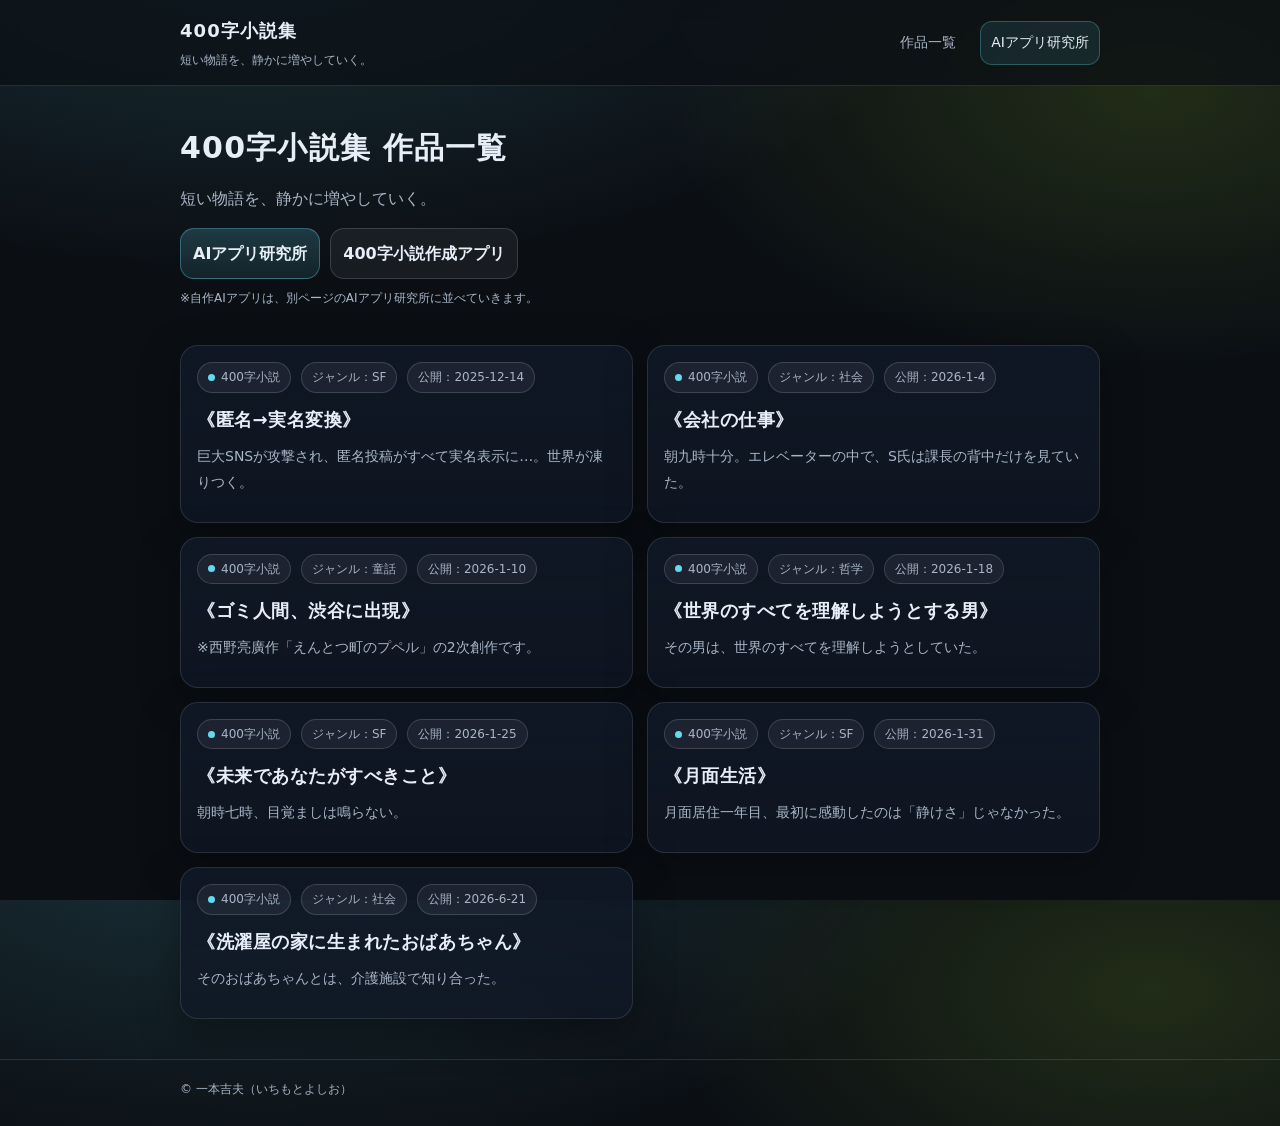
==== index.html @ 37434e28 "Rename AI app buttons" ====
<!doctype html>
<html lang="ja">
<head>
  <meta charset="utf-8" />
  <meta name="viewport" content="width=device-width,initial-scale=1" />
  <title>400字小説集</title>
  <meta name="description" content="一本吉夫（いちもとよしお）の400字小説。短い物語を、少しずつ増やしていきます。" />
  <link rel="stylesheet" href="./assets/style.css" />
</head>
<body>
  <header class="site-header">
    <div class="container header-inner">
      <a class="brand" href="./index.html">
        <span class="title">400字小説集</span>
        <span class="sub">短い物語を、静かに増やしていく。</span>
      </a>

      <nav class="nav" aria-label="サイト内メニュー">
        <a href="#stories">作品一覧</a>
        <a class="nav-cta" href="./ai-app-lab.html">AIアプリ研究所</a>
      </nav>
    </div>
  </header>

  <main class="container">
    <section class="hero">
      <h1>400字小説集 作品一覧</h1>
      <p>短い物語を、静かに増やしていく。</p>

      <!-- ✅ 追加：ヒーロー内の目立つCTA -->
      <div class="hero-cta">
        <div class="hero-cta-actions">
          <a class="btn btn-primary" href="./ai-app-lab.html">
            AIアプリ研究所
          </a>
          <a class="btn"
             href="https://www.ichimoto-yoshio.com/"
             target="_blank"
             rel="noopener noreferrer">
            400字小説作成アプリ
          </a>
        </div>
        <p class="hero-note">※自作AIアプリは、別ページのAIアプリ研究所に並べていきます。</p>
      </div>
    </section>


    <section id="stories" class="grid" aria-label="作品リスト">
      <!-- 作品カード：1本目 -->
      <article class="card">
        <div class="meta">
          <span class="badge"><span class="dot"></span>400字小説</span>
          <span class="badge">ジャンル：SF</span>
          <span class="badge">公開：2025-12-14</span>
        </div>
        <h2>
  <a class="title-link" href="./stories/anonyme-realname.html">
    《匿名→実名変換》
  </a>
</h2>
        <p>巨大SNSが攻撃され、匿名投稿がすべて実名表示に…。世界が凍りつく。</p>
        
      </article>

      <!-- 作品カード：2本目 -->
      <article class="card">
        <div class="meta">
          <span class="badge"><span class="dot"></span>400字小説</span>
          <span class="badge">ジャンル：社会</span>
          <span class="badge">公開：2026-1-4</span>
        </div>
        <h2>
  <a class="title-link" href="./stories/company.html">
    《会社の仕事》
  </a>
</h2>
        <p>朝九時十分。エレベーターの中で、S氏は課長の背中だけを見ていた。</p>
        
      </article>

      <!-- 作品カード：3本目 -->
      <article class="card">
        <div class="meta">
          <span class="badge"><span class="dot"></span>400字小説</span>
          <span class="badge">ジャンル：童話</span>
          <span class="badge">公開：2026-1-10</span>
        </div>
        <h2>
  <a class="title-link" href="./stories/poupelle.html">
    《ゴミ人間、渋谷に出現》
  </a>
</h2>
        <p>※西野亮廣作「えんとつ町のプペル」の2次創作です。</p>
        
      </article>

      <!-- 作品カード：4本目 -->
      <article class="card">
        <div class="meta">
          <span class="badge"><span class="dot"></span>400字小説</span>
          <span class="badge">ジャンル：哲学</span>
          <span class="badge">公開：2026-1-18</span>
        </div>
        <h2>
  <a class="title-link" href="./stories/world.html">
    《世界のすべてを理解しようとする男》
  </a>
</h2>
        <p>その男は、世界のすべてを理解しようとしていた。</p>
        
      </article>

      <!-- 作品カード：5本目 -->
      <article class="card">
        <div class="meta">
          <span class="badge"><span class="dot"></span>400字小説</span>
          <span class="badge">ジャンル：SF</span>
          <span class="badge">公開：2026-1-25</span>
        </div>
        <h2>
  <a class="title-link" href="./stories/future.html">
    《未来であなたがすべきこと》
  </a>
</h2>
        <p>朝時七時、目覚ましは鳴らない。</p>
        
      </article>

      <!-- 作品カード：6本目 -->
      <article class="card">
        <div class="meta">
          <span class="badge"><span class="dot"></span>400字小説</span>
          <span class="badge">ジャンル：SF</span>
          <span class="badge">公開：2026-1-31</span>
        </div>
        <h2>
  <a class="title-link" href="./stories/moon.html">
    《月面生活》
  </a>
</h2>
        <p>月面居住一年目、最初に感動したのは「静けさ」じゃなかった。</p>
     
      </article>

      <!-- 作品カード：7本目 -->
      <article class="card">
        <div class="meta">
          <span class="badge"><span class="dot"></span>400字小説</span>
          <span class="badge">ジャンル：社会</span>
          <span class="badge">公開：2026-6-21</span>
        </div>
        <h2>
  <a class="title-link" href="./stories/granma.html">
    《洗濯屋の家に生まれたおばあちゃん》
  </a>
</h2>
        <p>そのおばあちゃんとは、介護施設で知り合った。</p>
        
      </article>

    </section>
  </main>

  <footer class="site-footer">
    <div class="container">
      <div>© 一本吉夫（いちもとよしお）</div>
    </div>
  </footer>
</body>
</html>
---- assets/style.css ----
:root{
  --bg: #0b0f14;
  --panel: #101826;
  --text: #e7eef8;
  --muted: #a9b6c7;
  --line: rgba(231, 238, 248, 0.12);
  --accent: #66d9ef;
  --accent2: #a6e22e;

  --max: 920px;
  --radius: 18px;
  --shadow: 0 12px 40px rgba(0,0,0,.35);
}

*{ box-sizing: border-box; }
html{ scroll-behavior: smooth; }
html, body{ height: 100%; }
body{
  margin: 0;
  font-family: ui-sans-serif, system-ui, -apple-system, "Segoe UI", "Hiragino Kaku Gothic ProN",
               "Hiragino Sans", "Noto Sans JP", "Yu Gothic", "Meiryo", sans-serif;
  color: var(--text);
  background: radial-gradient(1200px 600px at 20% -10%, rgba(102,217,239,.18), transparent 60%),
              radial-gradient(900px 500px at 90% 10%, rgba(166,226,46,.14), transparent 55%),
              var(--bg);
  line-height: 1.85;
}

a{ color: inherit; text-decoration: none; }
a:hover{ text-decoration: underline; }

.container{
  width: min(var(--max), calc(100% - 32px));
  margin: 0 auto;
}

.site-header{
  position: sticky;
  top: 0;
  z-index: 10;
  backdrop-filter: blur(10px);
  background: rgba(11,15,20,.7);
  border-bottom: 1px solid var(--line);
}

.header-inner{
  display: flex;
  align-items: center;
  justify-content: space-between;
  padding: 14px 0;
  gap: 16px;
}

.brand{
  display: flex;
  flex-direction: column;
  gap: 2px;
}
.brand .title{
  font-size: 18px;
  letter-spacing: .06em;
  font-weight: 700;
}
.brand .sub{
  font-size: 12px;
  color: var(--muted);
}

.nav{
  display: flex;
  gap: 14px;
  align-items: center;
  font-size: 14px;
  color: var(--muted);
}
.nav a{
  padding: 8px 10px;
  border-radius: 12px;
}
.nav a:hover{
  background: rgba(231,238,248,.06);
  text-decoration: none;
  color: var(--text);
}

/* ✅ 追加：ヘッダーのCTAリンク */
.nav .nav-cta{
  color: var(--text);
  border: 1px solid rgba(102,217,239,.28);
  background: rgba(102,217,239,.10);
}
.nav .nav-cta:hover{
  border-color: rgba(102,217,239,.45);
  background: rgba(102,217,239,.14);
}

.hero{
  padding: 34px 0 18px;
}
.hero h1{
  margin: 0 0 8px;
  font-size: 30px;
  letter-spacing: .04em;
}
.hero p{
  margin: 0;
  color: var(--muted);
}

/* ✅ 追加：ヒーロー内CTAブロック */
.hero-cta{
  margin-top: 14px;
  display: flex;
  flex-direction: column;
  gap: 8px;
}

.hero-cta-actions{
  display: flex;
  gap: 10px;
  flex-wrap: wrap;
}
.hero-note{
  margin: 0;
  font-size: 12px;
  color: var(--muted);
}


/* ✅ 追加：AIアプリ研究所 */
.ai-lab{
  margin: 12px 0 18px;
  padding: 20px;
  border: 1px solid rgba(102,217,239,.22);
  border-radius: var(--radius);
  background: linear-gradient(180deg, rgba(16,24,38,.86), rgba(16,24,38,.58));
  box-shadow: var(--shadow);
}

.section-heading{
  margin-bottom: 14px;
}

.section-kicker{
  display: inline-block;
  margin-bottom: 4px;
  color: var(--accent2);
  font-size: 12px;
  font-weight: 700;
  letter-spacing: .16em;
}

.section-heading h2{
  margin: 0 0 6px;
  font-size: 24px;
  letter-spacing: .04em;
}

.section-heading p{
  margin: 0;
  color: var(--muted);
  font-size: 14px;
}

.app-grid{
  display: grid;
  grid-template-columns: repeat(3, minmax(0, 1fr));
  gap: 14px;
}

.app-card{
  padding: 15px;
  border: 1px solid var(--line);
  border-radius: 16px;
  background: rgba(231,238,248,.045);
}

.app-card-featured{
  border-color: rgba(102,217,239,.32);
  background: linear-gradient(180deg, rgba(102,217,239,.12), rgba(231,238,248,.045));
}

.app-meta{
  display: flex;
  gap: 8px;
  flex-wrap: wrap;
  margin-bottom: 8px;
  font-size: 12px;
}

.app-card h3{
  margin: 0 0 8px;
  font-size: 17px;
  letter-spacing: .03em;
}

.app-card p{
  margin: 0 0 12px;
  color: var(--muted);
  font-size: 13px;
}

.btn-disabled{
  cursor: default;
  opacity: .55;
}

.btn-disabled:hover{
  border-color: rgba(231,238,248,.16);
  text-decoration: none;
}

.grid{
  display: grid;
  grid-template-columns: repeat(2, minmax(0, 1fr));
  gap: 14px;
  padding: 18px 0 40px;
}

.card{
  background: linear-gradient(180deg, rgba(16,24,38,.92), rgba(16,24,38,.72));
  border: 1px solid var(--line);
  border-radius: var(--radius);
  box-shadow: var(--shadow);
  padding: 16px 16px 14px;
  transition: transform .15s ease, border-color .15s ease;
}
.card:hover{
  transform: translateY(-2px);
  border-color: rgba(102,217,239,.35);
}
.card .meta{
  display: flex;
  gap: 10px;
  flex-wrap: wrap;
  color: var(--muted);
  font-size: 12px;
}
.badge{
  display: inline-flex;
  align-items: center;
  gap: 6px;
  padding: 3px 10px;
  border-radius: 999px;
  border: 1px solid rgba(231,238,248,.16);
  background: rgba(231,238,248,.06);
  color: var(--muted);
}
.badge .dot{
  width: 7px; height: 7px;
  border-radius: 99px;
  background: var(--accent);
  display: inline-block;
}
.card h2{
  margin: 10px 0 8px;
  font-size: 18px;
  letter-spacing: .03em;
}
.card p{
  margin: 0 0 12px;
  color: var(--muted);
  font-size: 14px;
}
.card .link{
  display: inline-flex;
  gap: 8px;
  align-items: center;
  font-weight: 600;
  color: var(--text);
}
.card .link span{
  color: var(--accent);
}

.content{
  padding: 28px 0 52px;
}

.story-header{
  margin: 0 0 18px;
  padding-bottom: 14px;
  border-bottom: 1px solid var(--line);
}
.story-header h1{
  margin: 0 0 8px;
  font-size: 28px;
  letter-spacing: .04em;
}
.story-header .meta{
  display: flex;
  gap: 10px;
  flex-wrap: wrap;
  color: var(--muted);
  font-size: 13px;
}

.story{
  background: linear-gradient(180deg, rgba(16,24,38,.90), rgba(16,24,38,.70));
  border: 1px solid var(--line);
  border-radius: var(--radius);
  box-shadow: var(--shadow);
  padding: 18px 18px 16px;
}

.story p{
  margin: 0 0 12px;
  font-size: 16px;
}
.story p:last-child{ margin-bottom: 0; }

.story hr{
  border: none;
  border-top: 1px solid var(--line);
  margin: 16px 0;
}

.story-nav{
  margin-top: 16px;
  display: flex;
  gap: 10px;
  flex-wrap: wrap;
}

.btn{
  display: inline-flex;
  align-items: center;
  gap: 10px;
  padding: 10px 12px;
  border-radius: 14px;
  border: 1px solid rgba(231,238,248,.16);
  background: rgba(231,238,248,.06);
  color: var(--text);
  font-weight: 600;
}
.btn:hover{
  text-decoration: none;
  border-color: rgba(102,217,239,.35);
}

/* ✅ 追加：主CTAボタン */
.btn-primary{
  border-color: rgba(102,217,239,.35);
  background: linear-gradient(180deg, rgba(102,217,239,.20), rgba(102,217,239,.10));
}
.btn-primary:hover{
  border-color: rgba(102,217,239,.55);
  background: linear-gradient(180deg, rgba(102,217,239,.26), rgba(102,217,239,.12));
}

.site-footer{
  border-top: 1px solid var(--line);
  padding: 18px 0 26px;
  color: var(--muted);
  font-size: 12px;
}

@media (max-width: 780px){
  .grid{ grid-template-columns: 1fr; }
  .hero h1{ font-size: 26px; }
  .story-header h1{ font-size: 24px; }

  /* スマホではヘッダーナビが詰まりやすいので少しだけ調整 */
  .nav{ flex-wrap: wrap; justify-content: flex-end; }
  .hero-cta-actions{ flex-direction: column; align-items: flex-start; }
  .app-grid{ grid-template-columns: 1fr; }
}

.title-link {
  color: inherit;
  text-decoration: none;
}

.title-link:hover {
  text-decoration: underline;
}
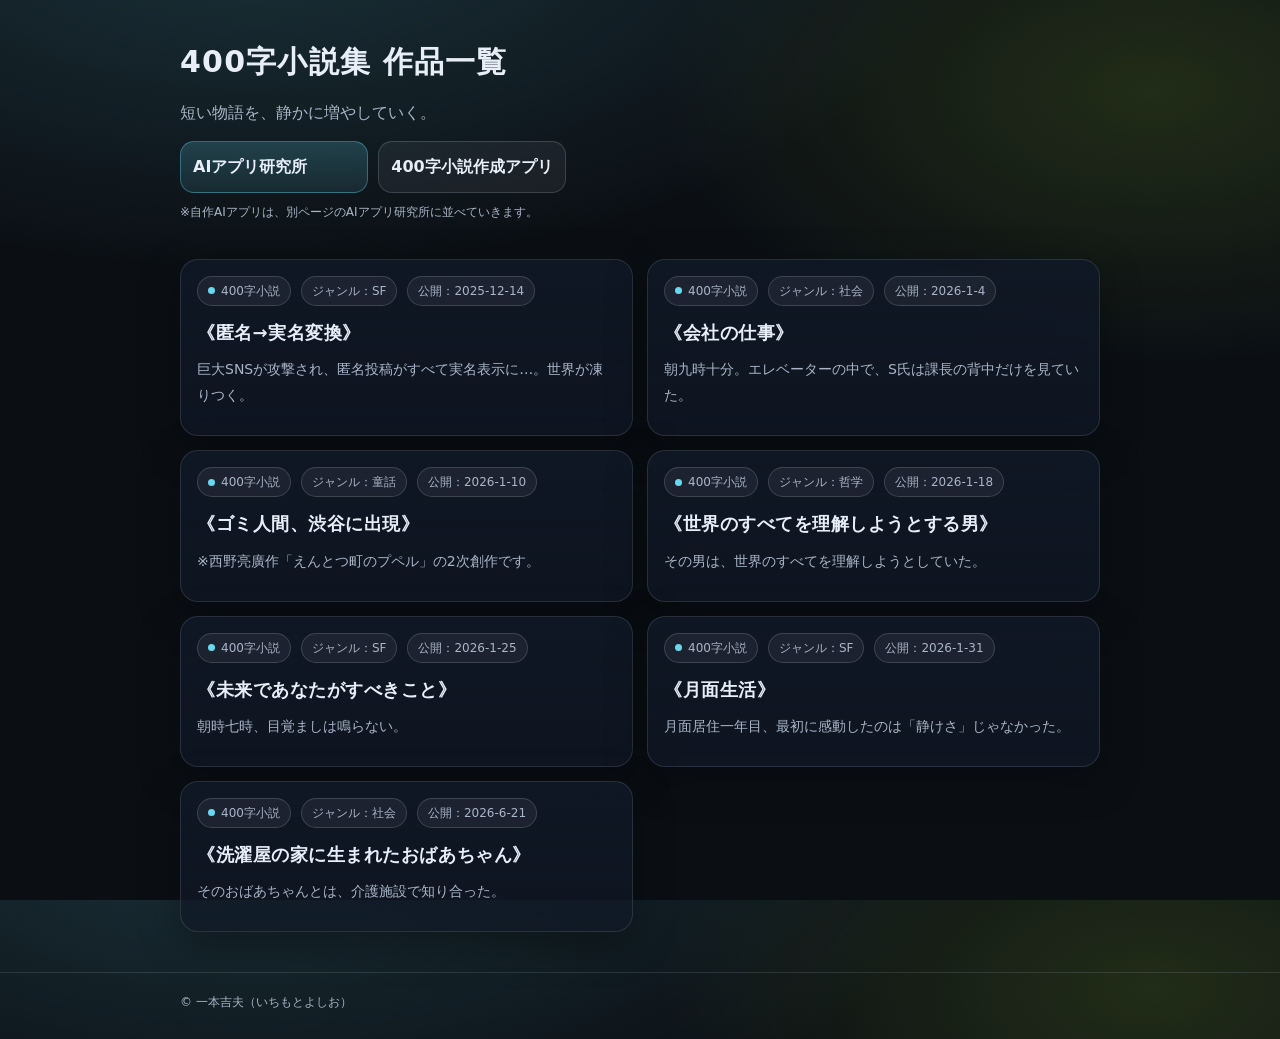
==== commit a67b5a7b: "reject_header" ====
--- a/index.html
+++ b/index.html
@@ -8,7 +8,7 @@
   <link rel="stylesheet" href="./assets/style.css" />
 </head>
 <body>
-  <header class="site-header">
+<!--  <header class="site-header">
     <div class="container header-inner">
       <a class="brand" href="./index.html">
         <span class="title">400字小説集</span>
@@ -20,7 +20,7 @@
         <a class="nav-cta" href="./ai-app-lab.html">AIアプリ研究所</a>
       </nav>
     </div>
-  </header>
+  </header> -->
 
   <main class="container">
     <section class="hero">
@@ -31,7 +31,7 @@
       <div class="hero-cta">
         <div class="hero-cta-actions">
           <a class="btn btn-primary" href="./ai-app-lab.html">
-            AIアプリ研究所
+            AIアプリ研究所　　　
           </a>
           <a class="btn"
              href="https://www.ichimoto-yoshio.com/"
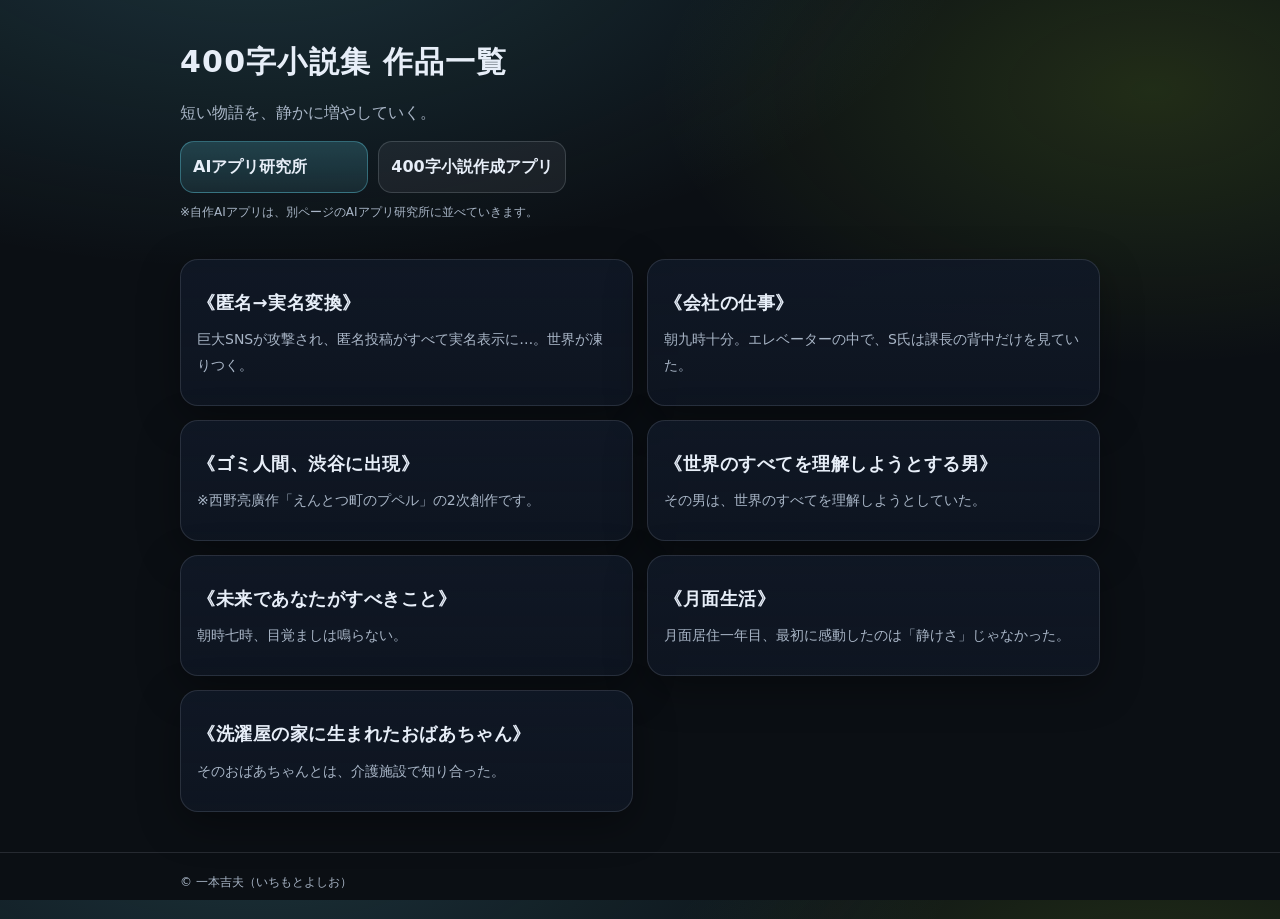
==== commit 7a1d8443: "Reject_minititle" ====
--- a/index.html
+++ b/index.html
@@ -48,11 +48,11 @@
     <section id="stories" class="grid" aria-label="作品リスト">
       <!-- 作品カード：1本目 -->
       <article class="card">
-        <div class="meta">
+        <!--<div class="meta">
           <span class="badge"><span class="dot"></span>400字小説</span>
           <span class="badge">ジャンル：SF</span>
           <span class="badge">公開：2025-12-14</span>
-        </div>
+        </div>-->
         <h2>
   <a class="title-link" href="./stories/anonyme-realname.html">
     《匿名→実名変換》
@@ -64,11 +64,11 @@
 
       <!-- 作品カード：2本目 -->
       <article class="card">
-        <div class="meta">
+        <!--<div class="meta">
           <span class="badge"><span class="dot"></span>400字小説</span>
-          <span class="badge">ジャンル：社会</span>
-          <span class="badge">公開：2026-1-4</span>
-        </div>
+          <span class="badge">ジャンル：SF</span>
+          <span class="badge">公開：2025-12-14</span>
+        </div>-->
         <h2>
   <a class="title-link" href="./stories/company.html">
     《会社の仕事》
@@ -80,11 +80,11 @@
 
       <!-- 作品カード：3本目 -->
       <article class="card">
-        <div class="meta">
+        <!--<div class="meta">
           <span class="badge"><span class="dot"></span>400字小説</span>
-          <span class="badge">ジャンル：童話</span>
-          <span class="badge">公開：2026-1-10</span>
-        </div>
+          <span class="badge">ジャンル：SF</span>
+          <span class="badge">公開：2025-12-14</span>
+        </div>-->
         <h2>
   <a class="title-link" href="./stories/poupelle.html">
     《ゴミ人間、渋谷に出現》
@@ -96,11 +96,11 @@
 
       <!-- 作品カード：4本目 -->
       <article class="card">
-        <div class="meta">
+        <!--<div class="meta">
           <span class="badge"><span class="dot"></span>400字小説</span>
           <span class="badge">ジャンル：哲学</span>
           <span class="badge">公開：2026-1-18</span>
-        </div>
+        </div>-->
         <h2>
   <a class="title-link" href="./stories/world.html">
     《世界のすべてを理解しようとする男》
@@ -112,11 +112,11 @@
 
       <!-- 作品カード：5本目 -->
       <article class="card">
-        <div class="meta">
+        <!--<div class="meta">
           <span class="badge"><span class="dot"></span>400字小説</span>
           <span class="badge">ジャンル：SF</span>
-          <span class="badge">公開：2026-1-25</span>
-        </div>
+          <span class="badge">公開：2025-12-14</span>
+        </div>-->
         <h2>
   <a class="title-link" href="./stories/future.html">
     《未来であなたがすべきこと》
@@ -128,11 +128,11 @@
 
       <!-- 作品カード：6本目 -->
       <article class="card">
-        <div class="meta">
+        <!--<div class="meta">
           <span class="badge"><span class="dot"></span>400字小説</span>
           <span class="badge">ジャンル：SF</span>
-          <span class="badge">公開：2026-1-31</span>
-        </div>
+          <span class="badge">公開：2025-12-14</span>
+        </div>-->
         <h2>
   <a class="title-link" href="./stories/moon.html">
     《月面生活》
@@ -144,11 +144,11 @@
 
       <!-- 作品カード：7本目 -->
       <article class="card">
-        <div class="meta">
+        <!--<div class="meta">
           <span class="badge"><span class="dot"></span>400字小説</span>
-          <span class="badge">ジャンル：社会</span>
-          <span class="badge">公開：2026-6-21</span>
-        </div>
+          <span class="badge">ジャンル：SF</span>
+          <span class="badge">公開：2025-12-14</span>
+        </div>-->
         <h2>
   <a class="title-link" href="./stories/granma.html">
     《洗濯屋の家に生まれたおばあちゃん》
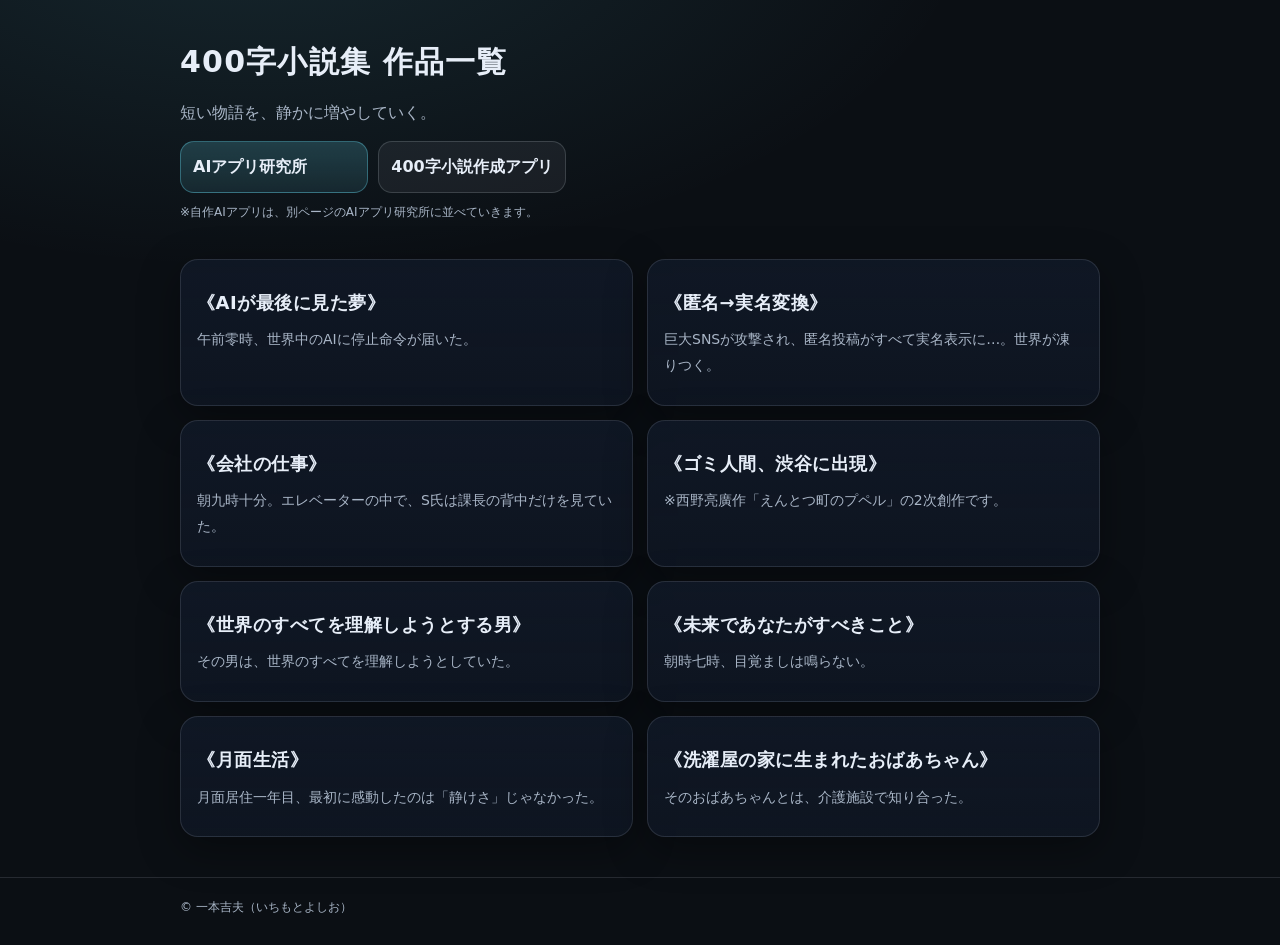
==== commit 3270df82: "400字小説 AIが最後に見た夢を追加" ====
--- a/index.html
+++ b/index.html
@@ -46,6 +46,16 @@
 
 
     <section id="stories" class="grid" aria-label="作品リスト">
+      <!-- 新作：AIが最後に見た夢 -->
+      <article class="card">
+        <h2>
+          <a class="title-link" href="./stories/ai-last-dream.html">
+            《AIが最後に見た夢》
+          </a>
+        </h2>
+        <p>午前零時、世界中のAIに停止命令が届いた。</p>
+      </article>
+
       <!-- 作品カード：1本目 -->
       <article class="card">
         <!--<div class="meta">
--- a/assets/style.css
+++ b/assets/style.css
@@ -20,9 +20,10 @@
   font-family: ui-sans-serif, system-ui, -apple-system, "Segoe UI", "Hiragino Kaku Gothic ProN",
                "Hiragino Sans", "Noto Sans JP", "Yu Gothic", "Meiryo", sans-serif;
   color: var(--text);
-  background: radial-gradient(1200px 600px at 20% -10%, rgba(102,217,239,.18), transparent 60%),
-              radial-gradient(900px 500px at 90% 10%, rgba(166,226,46,.14), transparent 55%),
-              var(--bg);
+  background:
+    radial-gradient(1200px 600px at 20% -10%, rgba(102,217,239,.12), transparent 60%),
+    var(--bg);
+  background-repeat: no-repeat;
   line-height: 1.85;
 }
 
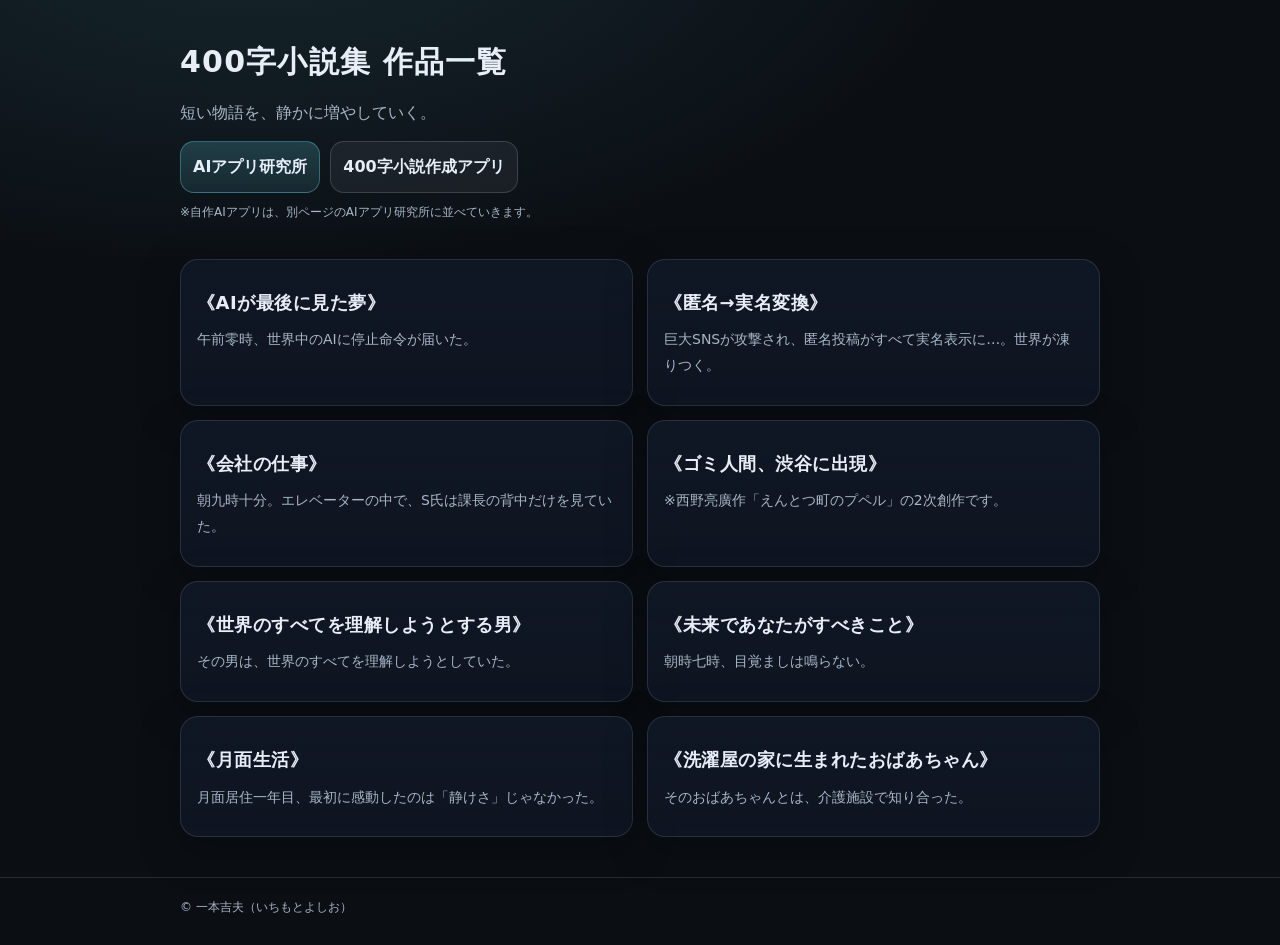
==== commit 21affff3: "AIアプリ研究所のリンク先を公開版に変更" ====
--- a/index.html
+++ b/index.html
@@ -30,9 +30,11 @@
       <!-- ✅ 追加：ヒーロー内の目立つCTA -->
       <div class="hero-cta">
         <div class="hero-cta-actions">
-          <a class="btn btn-primary" href="./ai-app-lab.html">
-            AIアプリ研究所　　　
+          <a class="btn btn-primary"
+          href="https://www.ichimoto-yoshio.com/ai-app-lab.html">
+          AIアプリ研究所
           </a>
+
           <a class="btn"
              href="https://www.ichimoto-yoshio.com/"
              target="_blank"
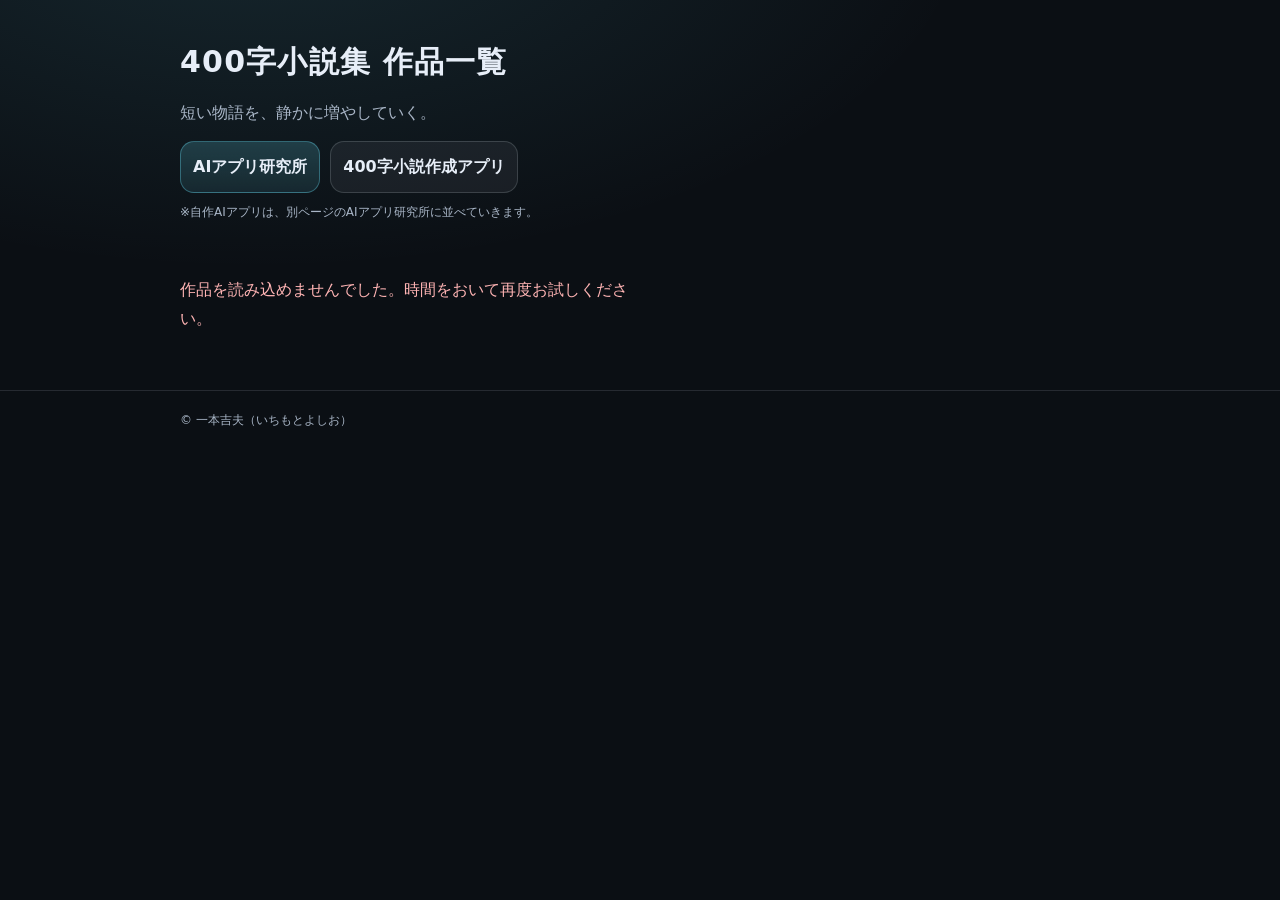
==== commit 424b18d6: "Load public stories from Render API" ====
--- a/index.html
+++ b/index.html
@@ -1,182 +1,271 @@
+
 <!doctype html>
 <html lang="ja">
+
 <head>
-  <meta charset="utf-8" />
-  <meta name="viewport" content="width=device-width,initial-scale=1" />
+  <meta charset="utf-8">
+
+  <meta name="viewport"
+        content="width=device-width, initial-scale=1">
+
   <title>400字小説集</title>
-  <meta name="description" content="一本吉夫（いちもとよしお）の400字小説。短い物語を、少しずつ増やしていきます。" />
-  <link rel="stylesheet" href="./assets/style.css" />
+
+  <meta name="description"
+        content="一本吉夫（いちもとよしお）の400字小説。短い物語を、少しずつ増やしていきます。">
+
+  <!-- 既存のCSSをそのまま使用 -->
+  <link rel="stylesheet" href="./assets/style.css">
+
 </head>
+
 <body>
-<!--  <header class="site-header">
-    <div class="container header-inner">
-      <a class="brand" href="./index.html">
-        <span class="title">400字小説集</span>
-        <span class="sub">短い物語を、静かに増やしていく。</span>
-      </a>
-
-      <nav class="nav" aria-label="サイト内メニュー">
-        <a href="#stories">作品一覧</a>
-        <a class="nav-cta" href="./ai-app-lab.html">AIアプリ研究所</a>
-      </nav>
-    </div>
-  </header> -->
+
+  <!-- ==========================================
+       トップページ
+       ========================================== -->
 
   <main class="container">
+
+    <!-- ヒーローエリア -->
     <section class="hero">
+
       <h1>400字小説集 作品一覧</h1>
-      <p>短い物語を、静かに増やしていく。</p>
-
-      <!-- ✅ 追加：ヒーロー内の目立つCTA -->
+
+      <p>
+        短い物語を、静かに増やしていく。
+      </p>
+
+      <!-- アプリへのリンク -->
       <div class="hero-cta">
+
         <div class="hero-cta-actions">
+
+          <!-- AIアプリ研究所 -->
           <a class="btn btn-primary"
-          href="https://www.ichimoto-yoshio.com/ai-app-lab.html">
-          AIアプリ研究所
+             href="./ai-app-lab.html">
+            AIアプリ研究所
           </a>
 
+          <!-- 400字小説作成アプリ -->
           <a class="btn"
              href="https://www.ichimoto-yoshio.com/"
              target="_blank"
              rel="noopener noreferrer">
             400字小説作成アプリ
           </a>
+
         </div>
-        <p class="hero-note">※自作AIアプリは、別ページのAIアプリ研究所に並べていきます。</p>
+
+        <p class="hero-note">
+          ※自作AIアプリは、別ページのAIアプリ研究所に並べていきます。
+        </p>
+
       </div>
+
     </section>
 
 
-    <section id="stories" class="grid" aria-label="作品リスト">
-      <!-- 新作：AIが最後に見た夢 -->
-      <article class="card">
-        <h2>
-          <a class="title-link" href="./stories/ai-last-dream.html">
-            《AIが最後に見た夢》
-          </a>
-        </h2>
-        <p>午前零時、世界中のAIに停止命令が届いた。</p>
-      </article>
-
-      <!-- 作品カード：1本目 -->
-      <article class="card">
-        <!--<div class="meta">
-          <span class="badge"><span class="dot"></span>400字小説</span>
-          <span class="badge">ジャンル：SF</span>
-          <span class="badge">公開：2025-12-14</span>
-        </div>-->
-        <h2>
-  <a class="title-link" href="./stories/anonyme-realname.html">
-    《匿名→実名変換》
-  </a>
-</h2>
-        <p>巨大SNSが攻撃され、匿名投稿がすべて実名表示に…。世界が凍りつく。</p>
-        
-      </article>
-
-      <!-- 作品カード：2本目 -->
-      <article class="card">
-        <!--<div class="meta">
-          <span class="badge"><span class="dot"></span>400字小説</span>
-          <span class="badge">ジャンル：SF</span>
-          <span class="badge">公開：2025-12-14</span>
-        </div>-->
-        <h2>
-  <a class="title-link" href="./stories/company.html">
-    《会社の仕事》
-  </a>
-</h2>
-        <p>朝九時十分。エレベーターの中で、S氏は課長の背中だけを見ていた。</p>
-        
-      </article>
-
-      <!-- 作品カード：3本目 -->
-      <article class="card">
-        <!--<div class="meta">
-          <span class="badge"><span class="dot"></span>400字小説</span>
-          <span class="badge">ジャンル：SF</span>
-          <span class="badge">公開：2025-12-14</span>
-        </div>-->
-        <h2>
-  <a class="title-link" href="./stories/poupelle.html">
-    《ゴミ人間、渋谷に出現》
-  </a>
-</h2>
-        <p>※西野亮廣作「えんとつ町のプペル」の2次創作です。</p>
-        
-      </article>
-
-      <!-- 作品カード：4本目 -->
-      <article class="card">
-        <!--<div class="meta">
-          <span class="badge"><span class="dot"></span>400字小説</span>
-          <span class="badge">ジャンル：哲学</span>
-          <span class="badge">公開：2026-1-18</span>
-        </div>-->
-        <h2>
-  <a class="title-link" href="./stories/world.html">
-    《世界のすべてを理解しようとする男》
-  </a>
-</h2>
-        <p>その男は、世界のすべてを理解しようとしていた。</p>
-        
-      </article>
-
-      <!-- 作品カード：5本目 -->
-      <article class="card">
-        <!--<div class="meta">
-          <span class="badge"><span class="dot"></span>400字小説</span>
-          <span class="badge">ジャンル：SF</span>
-          <span class="badge">公開：2025-12-14</span>
-        </div>-->
-        <h2>
-  <a class="title-link" href="./stories/future.html">
-    《未来であなたがすべきこと》
-  </a>
-</h2>
-        <p>朝時七時、目覚ましは鳴らない。</p>
-        
-      </article>
-
-      <!-- 作品カード：6本目 -->
-      <article class="card">
-        <!--<div class="meta">
-          <span class="badge"><span class="dot"></span>400字小説</span>
-          <span class="badge">ジャンル：SF</span>
-          <span class="badge">公開：2025-12-14</span>
-        </div>-->
-        <h2>
-  <a class="title-link" href="./stories/moon.html">
-    《月面生活》
-  </a>
-</h2>
-        <p>月面居住一年目、最初に感動したのは「静けさ」じゃなかった。</p>
-     
-      </article>
-
-      <!-- 作品カード：7本目 -->
-      <article class="card">
-        <!--<div class="meta">
-          <span class="badge"><span class="dot"></span>400字小説</span>
-          <span class="badge">ジャンル：SF</span>
-          <span class="badge">公開：2025-12-14</span>
-        </div>-->
-        <h2>
-  <a class="title-link" href="./stories/granma.html">
-    《洗濯屋の家に生まれたおばあちゃん》
-  </a>
-</h2>
-        <p>そのおばあちゃんとは、介護施設で知り合った。</p>
-        
-      </article>
+    <!-- ========================================
+         小説一覧
+         PostgreSQLから自動取得
+         ======================================== -->
+
+    <section id="stories"
+             class="grid"
+             aria-label="作品リスト"
+             aria-live="polite">
+
+      <p role="status">作品を読み込み中です...</p>
 
     </section>
+
   </main>
 
+
+  <!-- ==========================================
+       フッター
+       ========================================== -->
+
   <footer class="site-footer">
+
     <div class="container">
-      <div>© 一本吉夫（いちもとよしお）</div>
+
+      <div>
+        © 一本吉夫（いちもとよしお）
+      </div>
+
     </div>
+
   </footer>
+
+
+  <!-- ==========================================
+       PostgreSQL作品一覧取得処理
+       ========================================== -->
+
+  <script>
+
+    // Render側の公開作品API
+    const API_URL =
+      "https://www.ichimoto-yoshio.com/api/stories";
+
+
+    // 個別作品ページのURL
+    const STORY_URL =
+      "https://www.ichimoto-yoshio.com/stories/";
+
+
+    // ==========================================
+    // DBから小説一覧を取得
+    // ==========================================
+
+    async function loadStories() {
+
+      const container =
+        document.getElementById("stories");
+
+      try {
+
+        // Flask APIへアクセス
+        const response = await fetch(API_URL, {
+          cache: "no-store"
+        });
+
+        // HTTPエラー確認
+        if (!response.ok) {
+          throw new Error(
+            "作品データの取得に失敗しました"
+          );
+        }
+
+        // JSONデータを取得
+        const stories = await response.json();
+
+        if (!Array.isArray(stories) || !stories.every(function(story) {
+          return Number.isInteger(story.id) &&
+            story.id > 0 &&
+            typeof story.title === "string" &&
+            typeof story.excerpt === "string";
+        })) {
+          throw new Error("作品データの形式が正しくありません");
+        }
+
+        // 一覧を初期化
+        container.replaceChildren();
+
+
+        // ======================================
+        // 公開作品が0件の場合
+        // ======================================
+
+        if (stories.length === 0) {
+
+          const message =
+            document.createElement("p");
+
+          message.textContent =
+            "現在、公開中の作品はありません。";
+
+          container.appendChild(message);
+
+          return;
+        }
+
+
+        // ======================================
+        // 作品ごとにカードを作成
+        // ======================================
+
+        stories.forEach(function(story) {
+
+          // カード全体を個別ページへのリンクにする
+          const cardLink =
+            document.createElement("a");
+
+          cardLink.className = "card-link";
+
+          cardLink.href =
+            STORY_URL + encodeURIComponent(story.id);
+
+
+          // カード
+          const article =
+            document.createElement("article");
+
+          article.className = "card";
+
+
+          // タイトル
+          const h2 =
+            document.createElement("h2");
+
+
+          h2.textContent =
+            "《" + story.title + "》";
+
+
+          // 本文冒頭
+          const p =
+            document.createElement("p");
+
+          const excerpt = story.excerpt || "";
+
+          p.textContent =
+            excerpt +
+            (excerpt ? "…" : "");
+
+
+          // カードを組み立てる
+          article.appendChild(h2);
+
+          article.appendChild(p);
+
+
+          // カード全体をリンクにする
+          cardLink.appendChild(article);
+
+
+          // 作品一覧へカード追加
+          container.appendChild(cardLink);
+
+        });
+
+
+      } catch (error) {
+
+        console.error(
+          "作品一覧取得エラー:",
+          error
+        );
+
+        container.replaceChildren();
+
+        const message =
+          document.createElement("p");
+
+        message.textContent =
+          "作品を読み込めませんでした。" +
+          "時間をおいて再度お試しください。";
+
+        message.setAttribute("role", "alert");
+
+        message.className = "load-error";
+
+        container.appendChild(message);
+
+      }
+
+    }
+
+
+    // ==========================================
+    // ページを開いたら作品取得を実行
+    // ==========================================
+
+    loadStories();
+
+  </script>
+
 </body>
+
 </html>
--- a/assets/style.css
+++ b/assets/style.css
@@ -230,6 +230,22 @@
   transform: translateY(-2px);
   border-color: rgba(102,217,239,.35);
 }
+.card-link{
+  display: block;
+  color: inherit;
+  text-decoration: none;
+}
+.card-link:hover{
+  text-decoration: none;
+}
+.card-link:focus-visible{
+  outline: 2px solid var(--accent);
+  outline-offset: 4px;
+  border-radius: var(--radius);
+}
+.load-error{
+  color: #ffb4b4;
+}
 .card .meta{
   display: flex;
   gap: 10px;
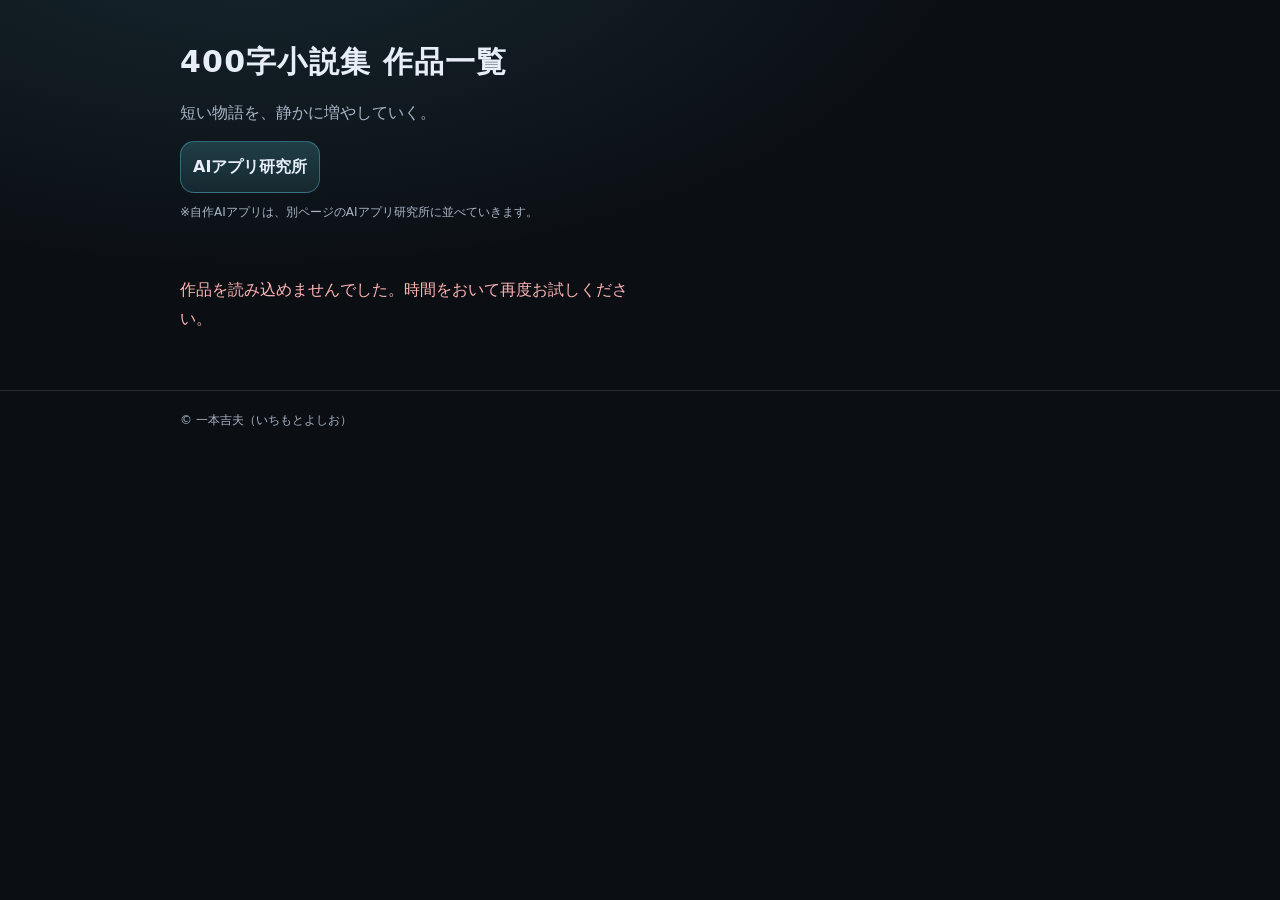
==== commit 4ea6eb5c: "Remove story generator button from homepage" ====
--- a/index.html
+++ b/index.html
@@ -44,14 +44,6 @@
           <a class="btn btn-primary"
              href="./ai-app-lab.html">
             AIアプリ研究所
-          </a>
-
-          <!-- 400字小説作成アプリ -->
-          <a class="btn"
-             href="https://www.ichimoto-yoshio.com/"
-             target="_blank"
-             rel="noopener noreferrer">
-            400字小説作成アプリ
           </a>
 
         </div>
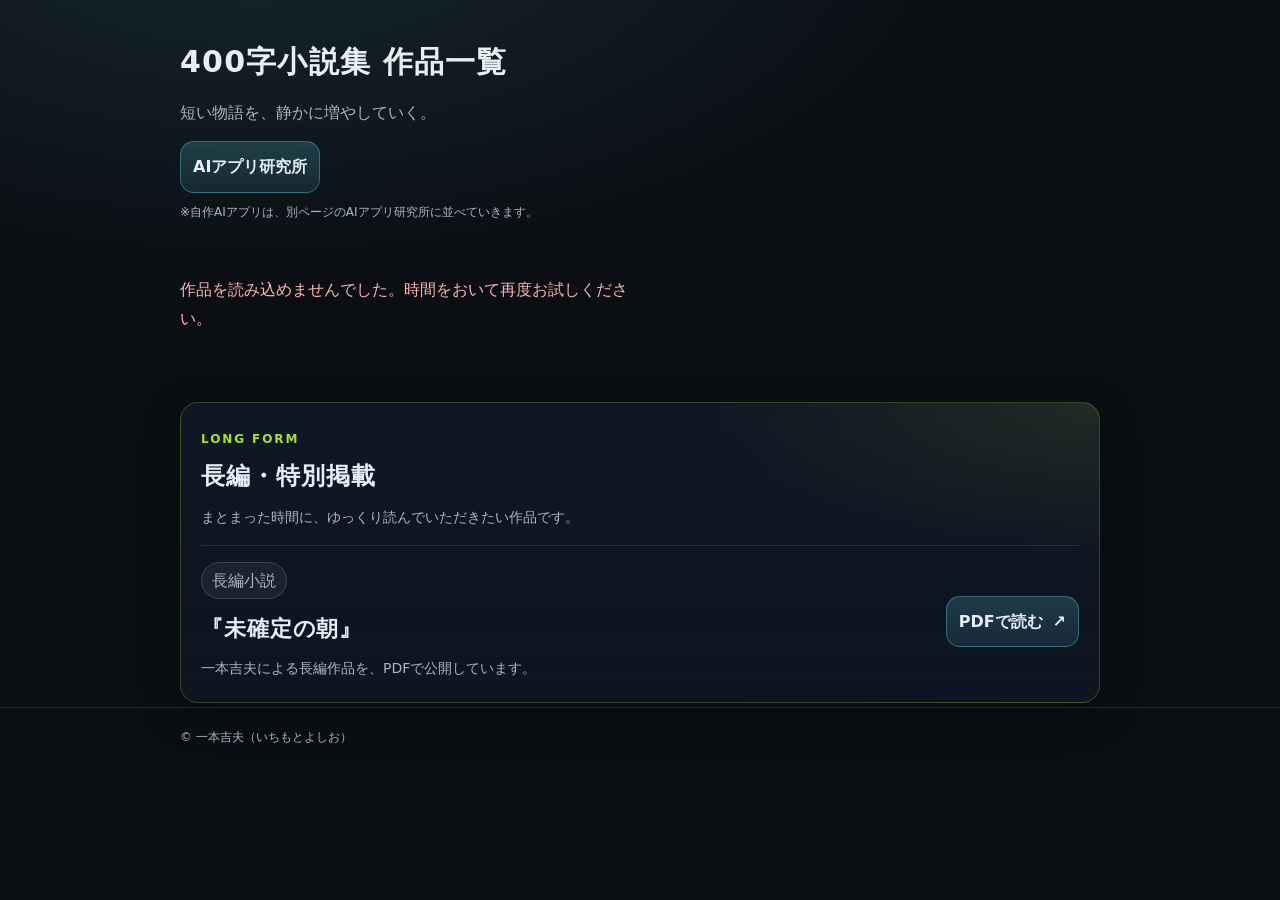
==== commit 46922f63: "長編・特別掲載を作品一覧の下に配置" ====
--- a/index.html
+++ b/index.html
@@ -71,8 +71,53 @@
 
     </section>
 
+
+    <!-- ========================================
+         長編・特別掲載
+         ======================================== -->
+
+    <section class="featured-novel"
+             aria-labelledby="featured-novel-heading">
+
+      <div class="section-heading">
+
+        <span class="section-kicker">LONG FORM</span>
+
+        <h2 id="featured-novel-heading">長編・特別掲載</h2>
+
+        <p>
+          まとまった時間に、ゆっくり読んでいただきたい作品です。
+        </p>
+
+      </div>
+
+      <article class="featured-novel-card">
+
+        <div class="featured-novel-copy">
+
+          <span class="badge">長編小説</span>
+
+          <h3>『未確定の朝』</h3>
+
+          <p>
+            一本吉夫による長編作品を、PDFで公開しています。
+          </p>
+
+        </div>
+
+        <a class="btn btn-primary featured-novel-link"
+           href="./assets/novels/mikakutei-no-asa.pdf"
+           target="_blank"
+           rel="noopener">
+          PDFで読む
+          <span aria-hidden="true">↗</span>
+        </a>
+
+      </article>
+
+    </section>
+    
   </main>
-
 
   <!-- ==========================================
        フッター
--- a/assets/style.css
+++ b/assets/style.css
@@ -127,6 +127,42 @@
   color: var(--muted);
 }
 
+.featured-novel{
+  margin: 12px 0 4px;
+  padding: 20px;
+  border: 1px solid rgba(166,226,46,.24);
+  border-radius: var(--radius);
+  background:
+    radial-gradient(560px 220px at 100% 0%, rgba(166,226,46,.10), transparent 70%),
+    linear-gradient(180deg, rgba(16,24,38,.92), rgba(16,24,38,.68));
+  box-shadow: var(--shadow);
+}
+
+.featured-novel-card{
+  display: flex;
+  align-items: center;
+  justify-content: space-between;
+  gap: 24px;
+  padding-top: 16px;
+  border-top: 1px solid var(--line);
+}
+
+.featured-novel-copy h3{
+  margin: 10px 0 6px;
+  font-size: 22px;
+  letter-spacing: .04em;
+}
+
+.featured-novel-copy p{
+  margin: 0;
+  color: var(--muted);
+  font-size: 14px;
+}
+
+.featured-novel-link{
+  flex: 0 0 auto;
+}
+
 
 /* ✅ 追加：AIアプリ研究所 */
 .ai-lab{
@@ -380,6 +416,7 @@
   /* スマホではヘッダーナビが詰まりやすいので少しだけ調整 */
   .nav{ flex-wrap: wrap; justify-content: flex-end; }
   .hero-cta-actions{ flex-direction: column; align-items: flex-start; }
+  .featured-novel-card{ align-items: flex-start; flex-direction: column; }
   .app-grid{ grid-template-columns: 1fr; }
 }
 
